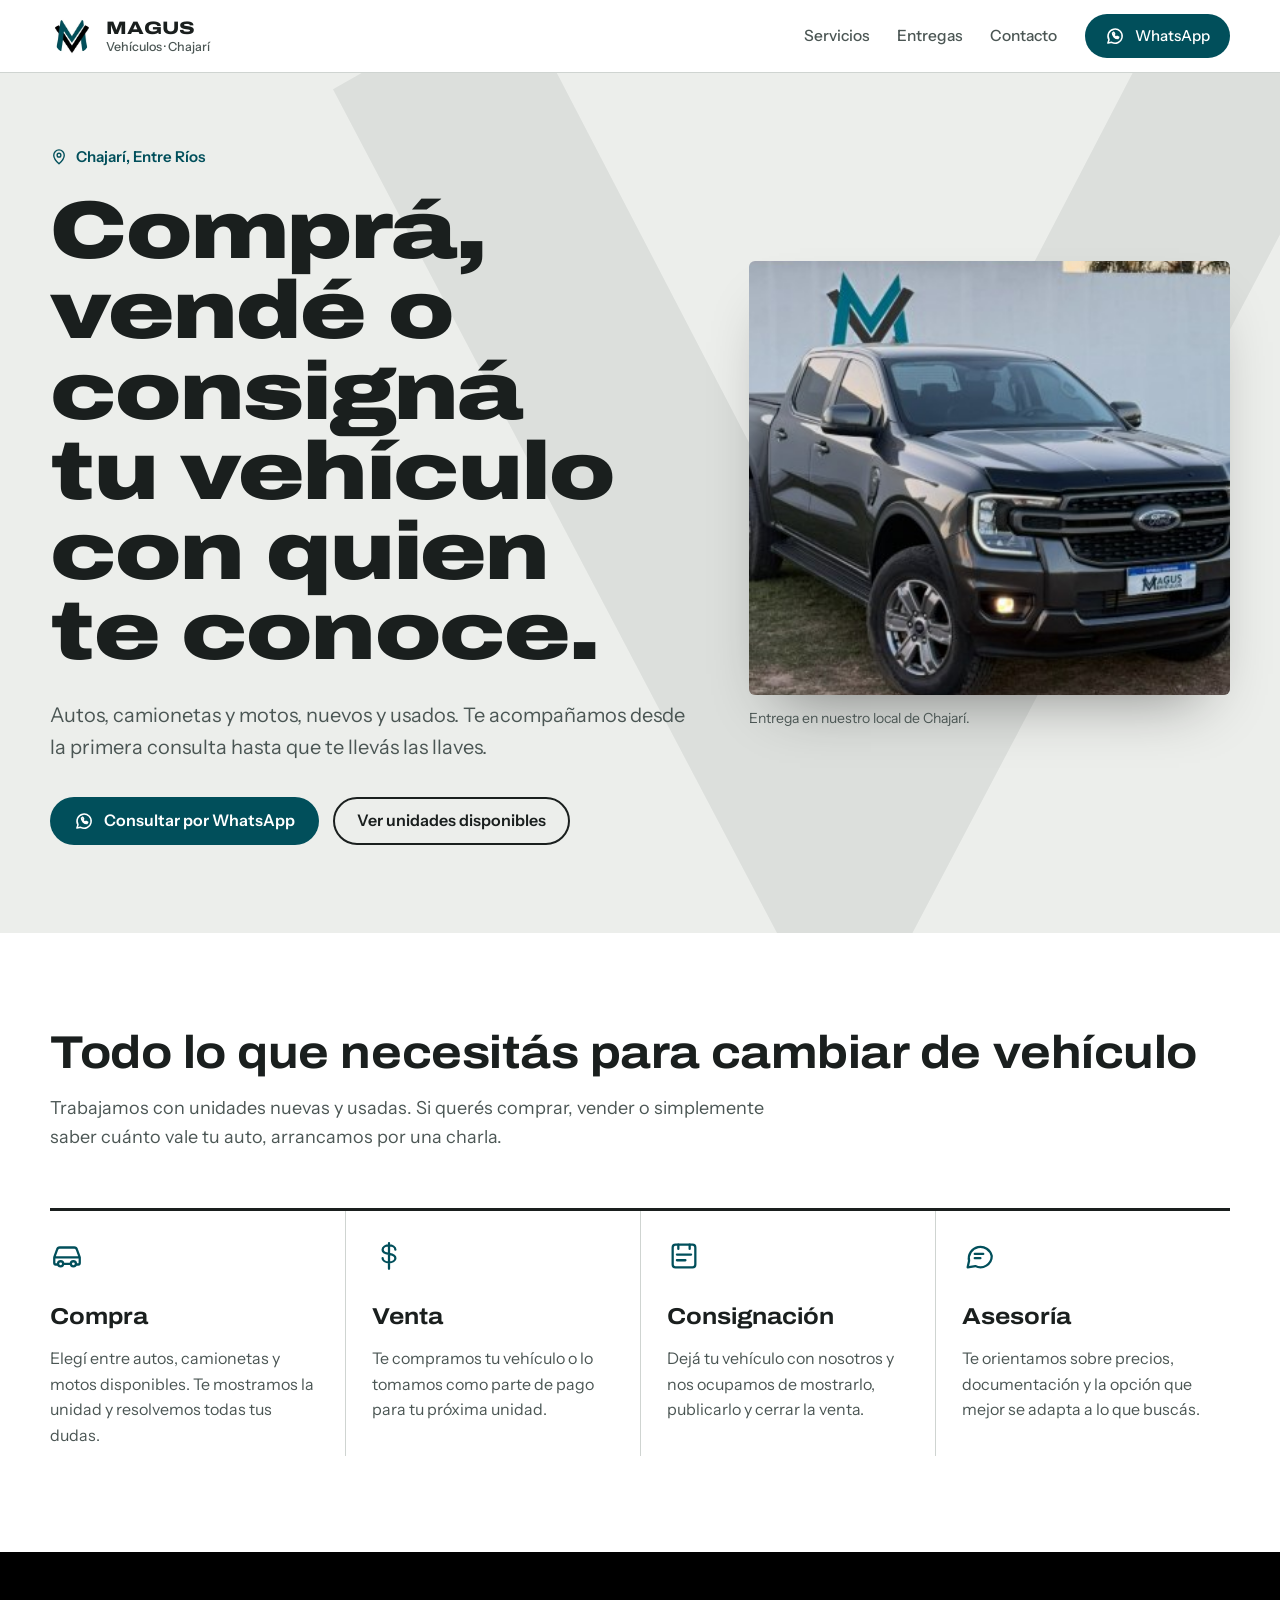
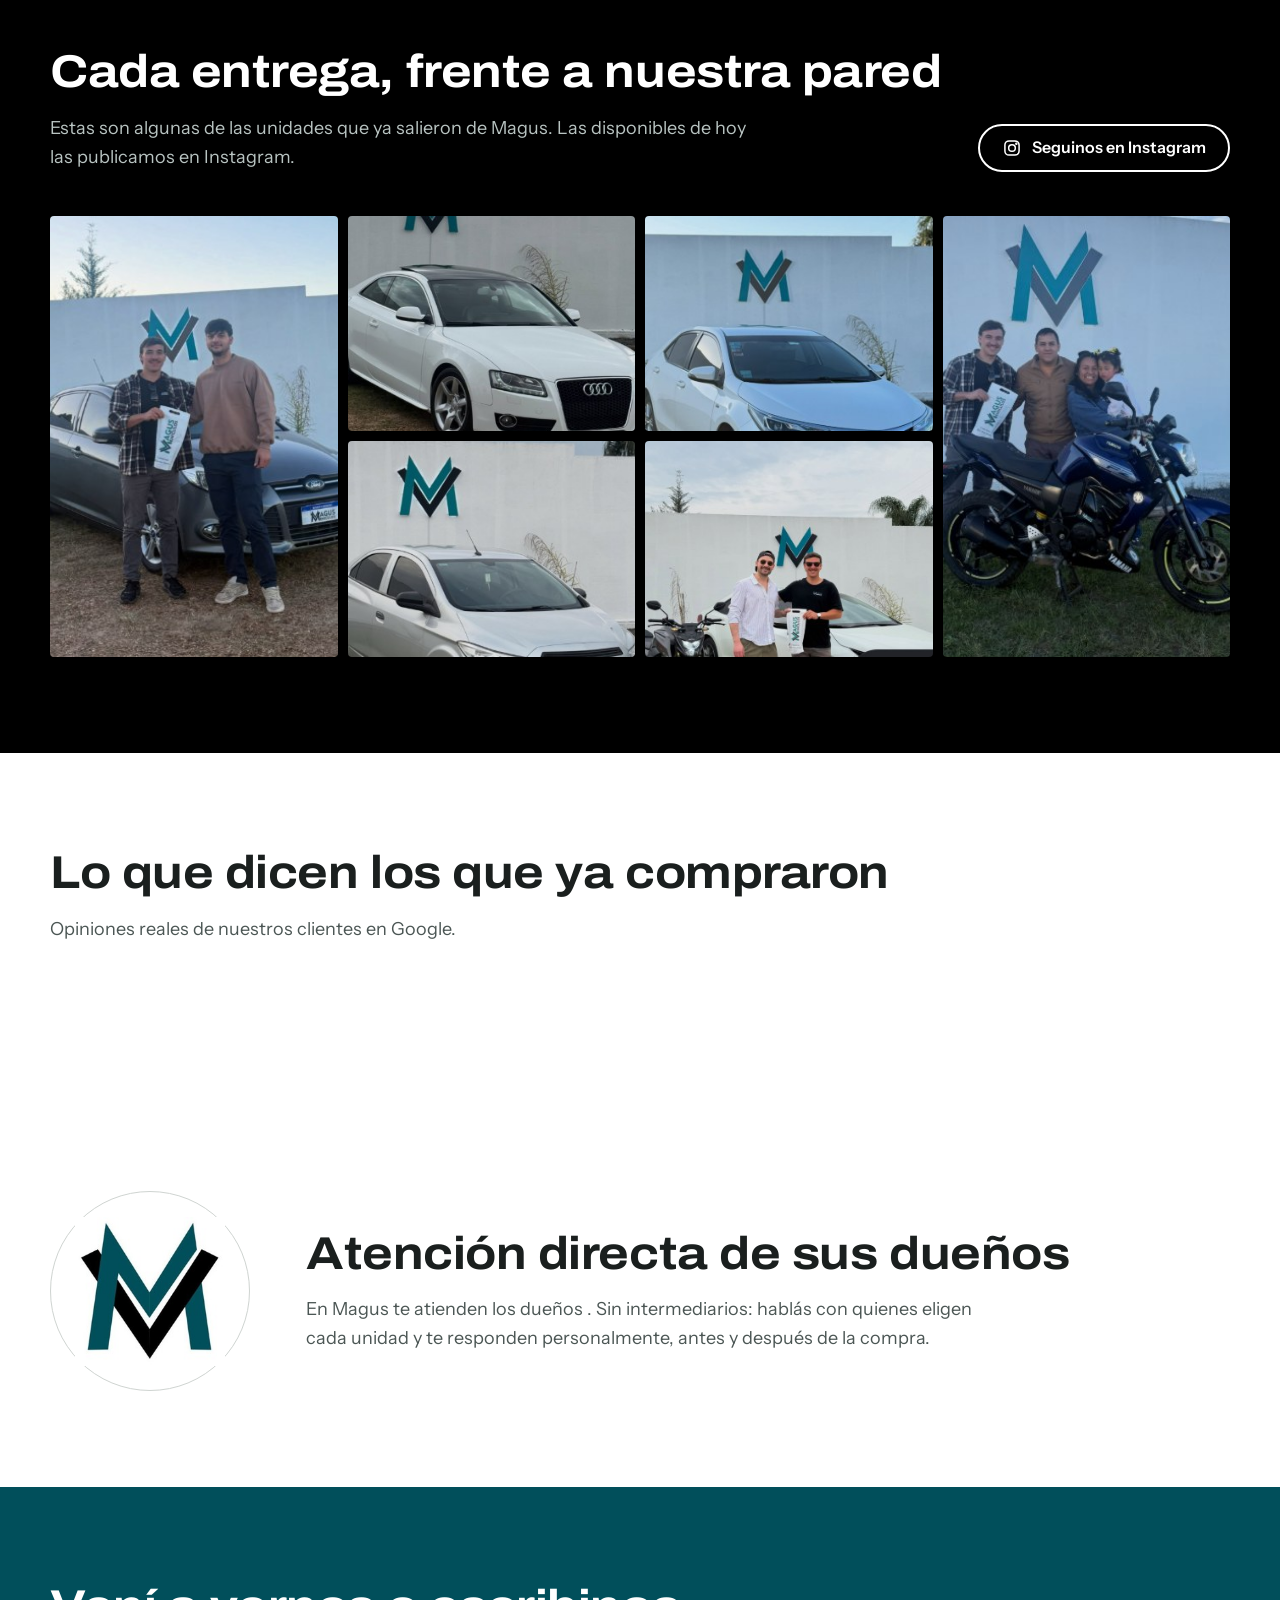
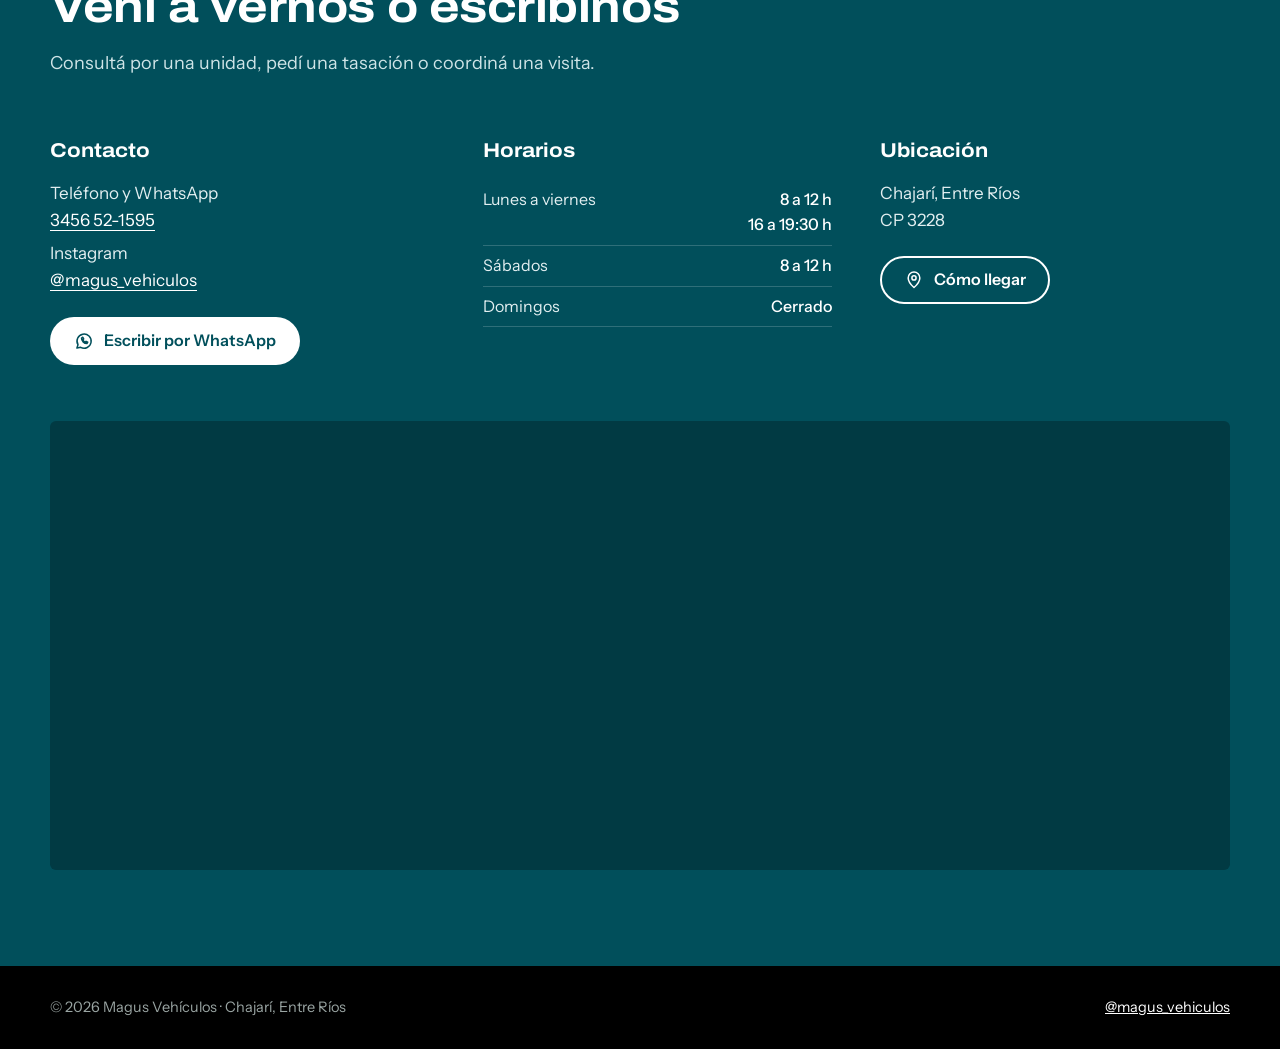
==== index.html @ 9fa5412b "primer commit" ====
<!doctype html>
<html lang="es-AR">
<head>
<meta charset="utf-8">
<meta name="viewport" content="width=device-width, initial-scale=1, viewport-fit=cover">
<title>Magus Vehículos · Compra y venta de vehículos en Chajarí</title>
<meta name="description" content="Compra y venta de vehículos nuevos y usados, consignaciones y asesoría en Chajarí, Entre Ríos.">
<link rel="preconnect" href="https://fonts.googleapis.com">
<link rel="preconnect" href="https://fonts.gstatic.com" crossorigin>
<link href="https://fonts.googleapis.com/css2?family=Archivo:wdth,wght@112,500;112,700;125,800;125,900&family=Instrument+Sans:wght@400;500;600&display=swap" rel="stylesheet">
<link rel="icon" href="img/logo.jpg">
<link rel="stylesheet" href="css/estilos.css">
</head>
<body>

<header class="encabezado">
  <div class="envoltura">
    <a class="marca" href="#inicio" aria-label="Magus Vehículos, inicio">
      <img src="img/logo.jpg" alt="" width="44" height="44">
      <span>MAGUS<small>Vehículos · Chajarí</small></span>
    </a>
    <nav class="nav" aria-label="Principal">
      <a href="#servicios">Servicios</a>
      <a href="#entregas">Entregas</a>
      <a href="#contacto">Contacto</a>
      <a class="boton boton-principal" href="https://wa.me/5493456521595?text=Hola%20Magus%2C%20quiero%20hacer%20una%20consulta" target="_blank" rel="noopener">
        <svg viewBox="0 0 24 24" fill="none" stroke="currentColor" stroke-width="1.8" stroke-linecap="round" stroke-linejoin="round" aria-hidden="true"><path d="M3.5 20.5l1.3-4A8.5 8.5 0 1 1 8 19.6z"/><path d="M9 8.5c0 3.5 3 6.5 6.5 6.5l1-1.6-2-1-1 .9a4.6 4.6 0 0 1-2.8-2.8l.9-1-1-2z"/></svg><span>WhatsApp</span>
      </a>
    </nav>
  </div>
</header>

<main id="inicio">
  <section class="portada">
    <div class="chevron" aria-hidden="true">
      <svg viewBox="0 0 400 420" preserveAspectRatio="xMaxYMid meet">
        <polygon points="0,40 70,0 200,250 330,0 400,40 200,420" fill="currentColor" opacity=".07"/>
      </svg>
    </div>
    <div class="envoltura">
      <div class="portada-texto">
        <div class="lugar"><svg viewBox="0 0 24 24" fill="none" stroke="currentColor" stroke-width="1.8" stroke-linecap="round" stroke-linejoin="round" aria-hidden="true"><path d="M12 21s-7-6.2-7-11.5a7 7 0 0 1 14 0C19 14.8 12 21 12 21z"/><circle cx="12" cy="9.5" r="2.5"/></svg> Chajarí, Entre Ríos</div>
        <h1>Comprá, vendé o consigná tu vehículo con quien te conoce.</h1>
        <p>Autos, camionetas y motos, nuevos y usados. Te acompañamos desde la primera consulta hasta que te llevás las llaves.</p>
        <div class="acciones">
          <a class="boton boton-principal" href="https://wa.me/5493456521595?text=Hola%20Magus%2C%20quiero%20hacer%20una%20consulta" target="_blank" rel="noopener"><svg viewBox="0 0 24 24" fill="none" stroke="currentColor" stroke-width="1.8" stroke-linecap="round" stroke-linejoin="round" aria-hidden="true"><path d="M3.5 20.5l1.3-4A8.5 8.5 0 1 1 8 19.6z"/><path d="M9 8.5c0 3.5 3 6.5 6.5 6.5l1-1.6-2-1-1 .9a4.6 4.6 0 0 1-2.8-2.8l.9-1-1-2z"/></svg> Consultar por WhatsApp</a>
          <a class="boton boton-secundario" href="https://www.instagram.com/magus_vehiculos/" target="_blank" rel="noopener">Ver unidades disponibles</a>
        </div>
      </div>
      <figure class="portada-foto">
        <img src="img/portada-ford-ranger.jpg" alt="Camioneta Ford Ranger gris estacionada frente a la pared con el logo de Magus" width="349" height="434">
        <figcaption>Entrega en nuestro local de Chajarí.</figcaption>
      </figure>
    </div>
  </section>

  <section class="seccion" id="servicios">
    <div class="envoltura">
      <h2 class="titulo">Todo lo que necesitás para cambiar de vehículo</h2>
      <p class="bajada">Trabajamos con unidades nuevas y usadas. Si querés comprar, vender o simplemente saber cuánto vale tu auto, arrancamos por una charla.</p>
      <div class="servicios">
        <article class="servicio">
          <svg viewBox="0 0 24 24" fill="none" stroke="currentColor" stroke-width="1.6" stroke-linecap="round" stroke-linejoin="round" aria-hidden="true"><path d="M3 13l2-5.5A2 2 0 0 1 6.9 6h10.2a2 2 0 0 1 1.9 1.5L21 13v4a1 1 0 0 1-1 1h-1.5M3 13v4a1 1 0 0 0 1 1h1.5M3 13h18"/><circle cx="7.5" cy="17.5" r="1.8"/><circle cx="16.5" cy="17.5" r="1.8"/><path d="M9.3 17.5h5.4"/></svg>
          <h3>Compra</h3>
          <p>Elegí entre autos, camionetas y motos disponibles. Te mostramos la unidad y resolvemos todas tus dudas.</p>
        </article>
        <article class="servicio">
          <svg viewBox="0 0 24 24" fill="none" stroke="currentColor" stroke-width="1.6" stroke-linecap="round" stroke-linejoin="round" aria-hidden="true"><path d="M12 3v18M16.5 7.5c0-1.7-2-3-4.5-3s-4.5 1.3-4.5 3 2 2.6 4.5 3 4.5 1.3 4.5 3-2 3-4.5 3-4.5-1.3-4.5-3"/></svg>
          <h3>Venta</h3>
          <p>Te compramos tu vehículo o lo tomamos como parte de pago para tu próxima unidad.</p>
        </article>
        <article class="servicio">
          <svg viewBox="0 0 24 24" fill="none" stroke="currentColor" stroke-width="1.6" stroke-linecap="round" stroke-linejoin="round" aria-hidden="true"><path d="M7 11h10M7 15h6"/><rect x="4" y="4" width="16" height="16" rx="2"/><path d="M8 4v3M16 4v3"/></svg>
          <h3>Consignación</h3>
          <p>Dejá tu vehículo con nosotros y nos ocupamos de mostrarlo, publicarlo y cerrar la venta.</p>
        </article>
        <article class="servicio">
          <svg viewBox="0 0 24 24" fill="none" stroke="currentColor" stroke-width="1.6" stroke-linecap="round" stroke-linejoin="round" aria-hidden="true"><path d="M21 12a8 8 0 0 1-11.6 7.1L4 20l1-4.6A8 8 0 1 1 21 12z"/><path d="M9 10.5h6M9 13.5h4"/></svg>
          <h3>Asesoría</h3>
          <p>Te orientamos sobre precios, documentación y la opción que mejor se adapta a lo que buscás.</p>
        </article>
      </div>
    </div>
  </section>

  <section class="seccion entregas" id="entregas">
    <div class="envoltura">
      <div class="entregas-cabeza">
        <div>
          <h2 class="titulo">Cada entrega, frente a nuestra pared</h2>
          <p class="bajada">Estas son algunas de las unidades que ya salieron de Magus. Las disponibles de hoy las publicamos en Instagram.</p>
        </div>
        <a class="boton boton-secundario" href="https://www.instagram.com/magus_vehiculos/" target="_blank" rel="noopener"><svg viewBox="0 0 24 24" fill="none" stroke="currentColor" stroke-width="1.8" stroke-linecap="round" stroke-linejoin="round" aria-hidden="true"><rect x="3.5" y="3.5" width="17" height="17" rx="5"/><circle cx="12" cy="12" r="4"/><circle cx="17.2" cy="6.8" r=".6" fill="currentColor"/></svg> Seguinos en Instagram</a>
      </div>
      <div class="galeria">
        <figure class="alta"><img src="img/entrega-ford-focus.jpg" alt="Clientes junto a su Ford Focus recién entregado" loading="lazy"></figure>
        <figure><img src="img/audi-a5.jpg" alt="Audi A5 blanco frente al logo de Magus" loading="lazy"></figure>
        <figure><img src="img/toyota-corolla.jpg" alt="Toyota Corolla blanco" loading="lazy"></figure>
        <figure class="alta"><img src="img/entrega-yamaha.jpg" alt="Familia retirando su moto Yamaha azul" loading="lazy"></figure>
        <figure><img src="img/chevrolet-onix.jpg" alt="Chevrolet Onix gris" loading="lazy"></figure>
        <figure><img src="img/entrega-clientes.jpg" alt="Clientes celebrando la compra de su vehículo" loading="lazy"></figure>
      </div>
    </div>
  </section>

  <section class="seccion resenas" id="resenas">
    <div class="envoltura">
      <h2 class="titulo">Lo que dicen los que ya compraron</h2>
      <p class="bajada">Opiniones reales de nuestros clientes en Google.</p>
      <!-- Elfsight Google Reviews | Untitled Google Reviews -->
      <script src="https://elfsightcdn.com/platform.js" async></script>
      <div class="elfsight-app-ca5451b1-343e-436c-9977-edf144aaeb29" data-elfsight-app-lazy></div>
    </div>
  </section>

  <section class="seccion atencion">
    <div class="envoltura">
      <div class="atencion-logo"><img src="img/logo.jpg" alt="Logo de Magus Vehículos"></div>
      <div>
        <h2 class="titulo">Atención directa de sus dueños</h2>
        <p>En Magus te atienden los dueños
            . Sin intermediarios: hablás con quienes eligen cada unidad y te responden personalmente, antes y después de la compra.</p>
      </div>
    </div>
  </section>

  <section class="seccion contacto" id="contacto">
    <div class="envoltura">
      <h2 class="titulo">Vení a vernos o escribinos</h2>
      <p class="bajada">Consultá por una unidad, pedí una tasación o coordiná una visita.</p>
      <div class="contacto-grilla">
        <div class="dato">
          <h3>Contacto</h3>
          <p>Teléfono y WhatsApp<br><a href="tel:+543456521595">3456 52-1595</a></p>
          <p>Instagram<br><a href="https://www.instagram.com/magus_vehiculos/" target="_blank" rel="noopener">@magus_vehiculos</a></p>
          <div class="acciones">
            <a class="boton boton-principal" href="https://wa.me/5493456521595?text=Hola%20Magus%2C%20quiero%20hacer%20una%20consulta" target="_blank" rel="noopener"><svg viewBox="0 0 24 24" fill="none" stroke="currentColor" stroke-width="1.8" stroke-linecap="round" stroke-linejoin="round" aria-hidden="true"><path d="M3.5 20.5l1.3-4A8.5 8.5 0 1 1 8 19.6z"/><path d="M9 8.5c0 3.5 3 6.5 6.5 6.5l1-1.6-2-1-1 .9a4.6 4.6 0 0 1-2.8-2.8l.9-1-1-2z"/></svg> Escribir por WhatsApp</a>
          </div>
        </div>
        <div class="dato">
          <h3>Horarios</h3>
          <table class="horarios">
            <tr><td>Lunes a viernes</td><td>8 a 12 h<br>16 a 19:30 h</td></tr>
            <tr><td>Sábados</td><td>8 a 12 h</td></tr>
            <tr><td>Domingos</td><td>Cerrado</td></tr>
          </table>
        </div>
        <div class="dato">
          <h3>Ubicación</h3>
          <p>Chajarí, Entre Ríos<br>CP 3228</p>
          <div class="acciones">
            <a class="boton boton-secundario" href="https://maps.app.goo.gl/u4jkWT9hyaNEWxSj9" target="_blank" rel="noopener"><svg viewBox="0 0 24 24" fill="none" stroke="currentColor" stroke-width="1.8" stroke-linecap="round" stroke-linejoin="round" aria-hidden="true"><path d="M12 21s-7-6.2-7-11.5a7 7 0 0 1 14 0C19 14.8 12 21 12 21z"/><circle cx="12" cy="9.5" r="2.5"/></svg> Cómo llegar</a>
          </div>
        </div>
      </div>
      <div class="mapa">
        <iframe src="https://maps.google.com/maps?q=-30.7765219,-57.9597974&amp;z=16&amp;output=embed" title="Ubicación de Magus Vehículos en Google Maps" loading="lazy" referrerpolicy="no-referrer-when-downgrade" allowfullscreen></iframe>
      </div>
    </div>
  </section>
</main>

<footer class="pie">
  <div class="envoltura">
    <span>© <span id="anio">2026</span> Magus Vehículos · Chajarí, Entre Ríos</span>
    <a href="https://www.instagram.com/magus_vehiculos/" target="_blank" rel="noopener">@magus_vehiculos</a>
  </div>
</footer>

<div class="barra-movil">
  <a class="boton boton-principal" href="https://wa.me/5493456521595?text=Hola%20Magus%2C%20quiero%20hacer%20una%20consulta" target="_blank" rel="noopener"><svg viewBox="0 0 24 24" fill="none" stroke="currentColor" stroke-width="1.8" stroke-linecap="round" stroke-linejoin="round" aria-hidden="true"><path d="M3.5 20.5l1.3-4A8.5 8.5 0 1 1 8 19.6z"/><path d="M9 8.5c0 3.5 3 6.5 6.5 6.5l1-1.6-2-1-1 .9a4.6 4.6 0 0 1-2.8-2.8l.9-1-1-2z"/></svg> WhatsApp</a>
  <a class="boton boton-secundario" href="tel:+543456521595">Llamar</a>
</div>

<script src="js/main.js"></script>
</body>
</html>
---- css/estilos.css ----
:root{
  --petroleo:#014F5B;
  --petroleo-hondo:#013A43;
  --petroleo-claro:#7FC3CC;
  --negro:#000000;
  --pared:#ECEEEB;
  --blanco:#FFFFFF;
  --texto:#1A1F1E;
  --texto-suave:#4B5654;
  --linea:#CFD4D1;
  --fondo:#FFFFFF;
  --acento-texto:#014F5B;
  --display:"Archivo","Arial Narrow",Helvetica,sans-serif;
  --cuerpo:"Instrument Sans",-apple-system,"Segoe UI",Helvetica,sans-serif;
  box-sizing:border-box;
  padding-top:env(safe-area-inset-top,0px);
  padding-bottom:env(safe-area-inset-bottom,0px);
}
@media (prefers-color-scheme: dark){
  :root:not([data-theme="light"]){
    --pared:#161B1B; --texto:#EEF1F0; --texto-suave:#B3BEBC; --linea:#2E3736; --fondo:#0E1212; --blanco:#1B2121; --petroleo-claro:#8FD0D8; --acento-texto:#8FD0D8;
  }
}
:root[data-theme="dark"]{
  --pared:#161B1B; --texto:#EEF1F0; --texto-suave:#B3BEBC; --linea:#2E3736; --fondo:#0E1212; --blanco:#1B2121; --petroleo-claro:#8FD0D8; --acento-texto:#8FD0D8;
}
*,*::before,*::after{box-sizing:border-box}
html{scroll-behavior:smooth;scroll-padding-top:calc(env(safe-area-inset-top,0px) + 80px)}
@media (prefers-reduced-motion: reduce){html{scroll-behavior:auto}*{animation:none!important;transition:none!important}}
body{margin:0;background:var(--fondo);color:var(--texto);font-family:var(--cuerpo);font-size:17px;line-height:1.6;-webkit-font-smoothing:antialiased}
img{max-width:100%;display:block}
a{color:inherit}
:focus-visible{outline:3px solid var(--petroleo-claro);outline-offset:3px;border-radius:4px}
.envoltura{width:min(1180px,100% - 40px);margin-inline:auto}

/* Encabezado */
.encabezado{position:sticky;top:env(safe-area-inset-top,0px);z-index:20;background:color-mix(in srgb,var(--fondo) 92%,transparent);backdrop-filter:blur(10px);-webkit-backdrop-filter:blur(10px);border-bottom:1px solid var(--linea)}
.encabezado .envoltura{display:flex;align-items:center;justify-content:space-between;gap:20px;min-height:72px}
.marca{display:flex;align-items:center;gap:12px;text-decoration:none}
.marca img{width:44px;height:44px;border-radius:50%;background:#fff;padding:3px}
.marca span{font-family:var(--display);font-stretch:125%;font-weight:800;font-size:18px;letter-spacing:.02em;line-height:1}
.marca small{display:block;font-family:var(--cuerpo);font-weight:500;font-size:12.5px;letter-spacing:0;color:var(--texto-suave);margin-top:4px}
.nav{display:flex;align-items:center;gap:28px}
.nav a{text-decoration:none;font-weight:500;font-size:15.5px;color:var(--texto-suave)}
.nav a:hover{color:var(--texto)}
.boton{display:inline-flex;align-items:center;justify-content:center;gap:10px;min-height:48px;padding:0 22px;border-radius:999px;font-family:var(--cuerpo);font-weight:600;font-size:16px;text-decoration:none;border:2px solid transparent;transition:background-color .2s,color .2s,border-color .2s}
.boton svg{width:20px;height:20px;flex:none}
.boton-principal{background:var(--petroleo);color:#fff}
.boton-principal:hover{background:var(--petroleo-hondo)}
.boton-secundario{border-color:currentColor;color:var(--texto)}
.boton-secundario:hover{background:var(--texto);color:var(--fondo)}
.nav .boton{min-height:44px;padding:0 18px;font-size:15px;color:#fff}
@media (max-width:820px){.nav a:not(.boton){display:none}}
@media (max-width:420px){.marca small{display:none}.nav .boton span{display:none}.nav .boton{padding:0 13px}}

/* Portada */
.portada{position:relative;overflow:hidden;background:var(--pared)}
.portada .envoltura{position:relative;display:grid;grid-template-columns:1.15fr .85fr;gap:48px;align-items:center;padding:72px 0 88px}
.chevron{color:var(--texto);position:absolute;inset:0;pointer-events:none;z-index:0}
.chevron svg{position:absolute;right:-6%;top:-10%;height:125%;width:auto;opacity:1}
.portada-texto{position:relative;z-index:1}
.portada h1{font-family:var(--display);font-stretch:125%;font-weight:900;font-size:clamp(40px,6.4vw,82px);line-height:.98;letter-spacing:-.015em;margin:0 0 26px;text-wrap:balance}
.portada p{font-size:clamp(17px,1.6vw,20px);max-width:34em;color:var(--texto-suave);margin:0 0 34px}
.acciones{display:flex;flex-wrap:wrap;gap:14px}
.portada-foto{position:relative;z-index:1;margin:0}
.portada-foto img{width:100%;aspect-ratio:4/5;object-fit:cover;border-radius:6px;box-shadow:0 30px 60px -30px rgba(0,0,0,.45)}
.portada-foto figcaption{margin-top:12px;font-size:14px;color:var(--texto-suave)}
.lugar{display:inline-flex;align-items:center;gap:8px;font-weight:600;font-size:15px;color:var(--acento-texto);margin-bottom:22px}
.lugar svg{width:18px;height:18px}
@media (max-width:860px){
  .portada .envoltura{grid-template-columns:1fr;padding:48px 0 60px;gap:36px}
  .portada-foto img{aspect-ratio:5/4}
  .chevron svg{height:70%;top:auto;bottom:-8%;right:-30%}
}

/* Servicios */
.seccion{padding:96px 0}
.titulo{font-family:var(--display);font-stretch:112%;font-weight:700;font-size:clamp(30px,3.8vw,46px);line-height:1.08;letter-spacing:-.01em;margin:0 0 16px;text-wrap:balance}
.bajada{color:var(--texto-suave);max-width:40em;margin:0 0 56px;font-size:18px}
.servicios{display:grid;grid-template-columns:repeat(4,1fr);gap:0;border-top:3px solid var(--texto)}
.servicio{padding:28px 26px 8px 0}
.servicio + .servicio{padding-left:26px;border-left:1px solid var(--linea)}
.servicio svg{width:34px;height:34px;color:var(--acento-texto);margin-bottom:18px}
.servicio h3{font-family:var(--display);font-stretch:112%;font-weight:700;font-size:23px;margin:0 0 10px}
.servicio p{margin:0;color:var(--texto-suave);font-size:16px}
@media (max-width:960px){
  .servicios{grid-template-columns:1fr 1fr}
  .servicio:nth-child(3){padding-left:0;border-left:0}
  .servicio:nth-child(n+3){border-top:1px solid var(--linea);margin-top:20px}
}
@media (max-width:560px){
  .servicios{grid-template-columns:1fr}
  .servicio,.servicio + .servicio{padding:24px 0 4px;border-left:0}
  .servicio + .servicio{border-top:1px solid var(--linea);margin-top:20px}
}

/* Entregas */
.entregas{background:var(--negro);color:#fff}
.entregas .bajada{color:#B9C4C2}
.entregas-cabeza{display:flex;justify-content:space-between;align-items:flex-end;gap:30px;flex-wrap:wrap;margin-bottom:44px}
.entregas-cabeza .bajada{margin-bottom:0}
.entregas .boton-secundario{color:#fff}
.entregas .boton-secundario:hover{background:#fff;color:#000}
.galeria{display:grid;grid-template-columns:repeat(4,1fr);gap:10px}
.galeria figure{margin:0;overflow:hidden;border-radius:4px;background:#111}
.galeria img{width:100%;height:100%;object-fit:cover}
.galeria .alta{grid-row:span 2}
.galeria .alta img{aspect-ratio:auto}
.galeria figure:not(.alta) img{aspect-ratio:4/3}
@media (max-width:860px){.galeria{grid-template-columns:repeat(2,1fr)}.galeria .alta{grid-row:span 1}.galeria .alta img{aspect-ratio:4/5}}

/* Atención */
.atencion .envoltura{display:grid;grid-template-columns:auto 1fr;gap:56px;align-items:center}
.atencion-logo{width:200px;height:200px;border-radius:50%;background:#fff;display:grid;place-items:center;border:1px solid var(--linea)}
.atencion-logo img{width:150px}
.atencion p{color:var(--texto-suave);max-width:38em;margin:0;font-size:18px}
@media (max-width:700px){.atencion .envoltura{grid-template-columns:1fr;gap:28px}.atencion-logo{width:130px;height:130px}.atencion-logo img{width:96px}}

/* Contacto */
.contacto{background:var(--petroleo);color:#fff}
.contacto .titulo{color:#fff}
.contacto .bajada{color:#CFE4E7}
.contacto-grilla{display:grid;grid-template-columns:1.1fr 1fr 1fr;gap:48px}
.dato h3{font-family:var(--display);font-stretch:112%;font-weight:700;font-size:20px;margin:0 0 14px;color:#fff}
.dato p{margin:0 0 6px;color:#E3EFF1}
.dato a{color:#fff;text-underline-offset:4px}
.horarios{width:100%;border-collapse:collapse;font-size:16px;color:#E3EFF1}
.horarios td{padding:7px 0;border-bottom:1px solid rgba(255,255,255,.18);vertical-align:top}
.horarios td:last-child{text-align:right;color:#fff;font-weight:500}
.contacto .acciones{margin-top:22px}
.contacto .boton-principal{background:#fff;color:var(--petroleo)}
.contacto .boton-principal:hover{background:#DDEDEF}
.contacto .boton-secundario{color:#fff}
.contacto .boton-secundario:hover{background:#fff;color:var(--petroleo)}
@media (max-width:900px){.contacto-grilla{grid-template-columns:1fr;gap:40px}}

/* Pie */
.pie{background:var(--negro);color:#9AA5A3;font-size:14.5px;padding:30px 0}
.pie .envoltura{display:flex;justify-content:space-between;gap:16px;flex-wrap:wrap}
.pie a{color:#fff}

/* Barra móvil */
.barra-movil{display:none}
@media (max-width:700px){
  .barra-movil{display:flex;position:fixed;left:0;right:0;bottom:0;z-index:30;gap:10px;padding:10px 14px calc(10px + env(safe-area-inset-bottom,0px));background:var(--fondo);border-top:1px solid var(--linea)}
  .barra-movil .boton{flex:1;padding:0 12px}
  body{padding-bottom:72px}
}

/* Mapa */
.mapa{margin-top:56px;border-radius:6px;overflow:hidden;background:var(--petroleo-hondo);aspect-ratio:21/8}
.mapa iframe{display:block;width:100%;height:100%;border:0}
@media (max-width:700px){.mapa{aspect-ratio:4/3}}
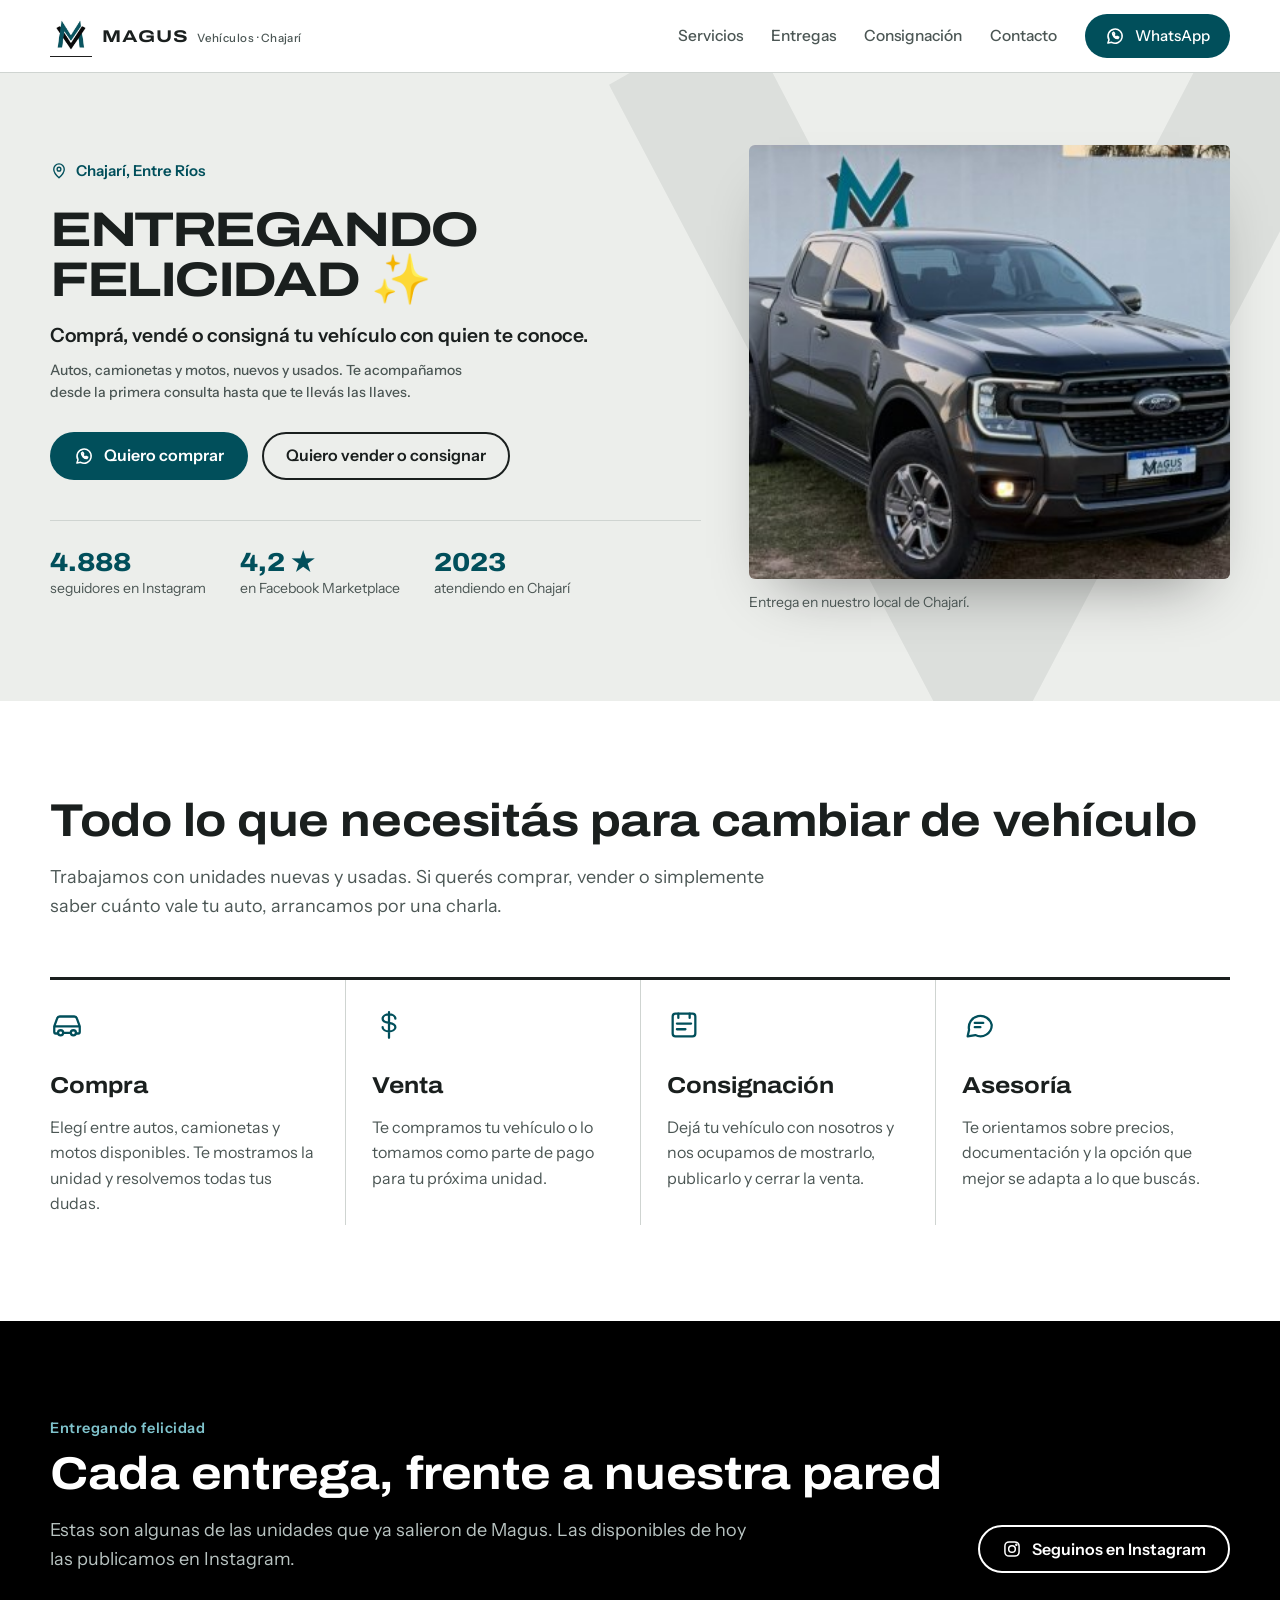
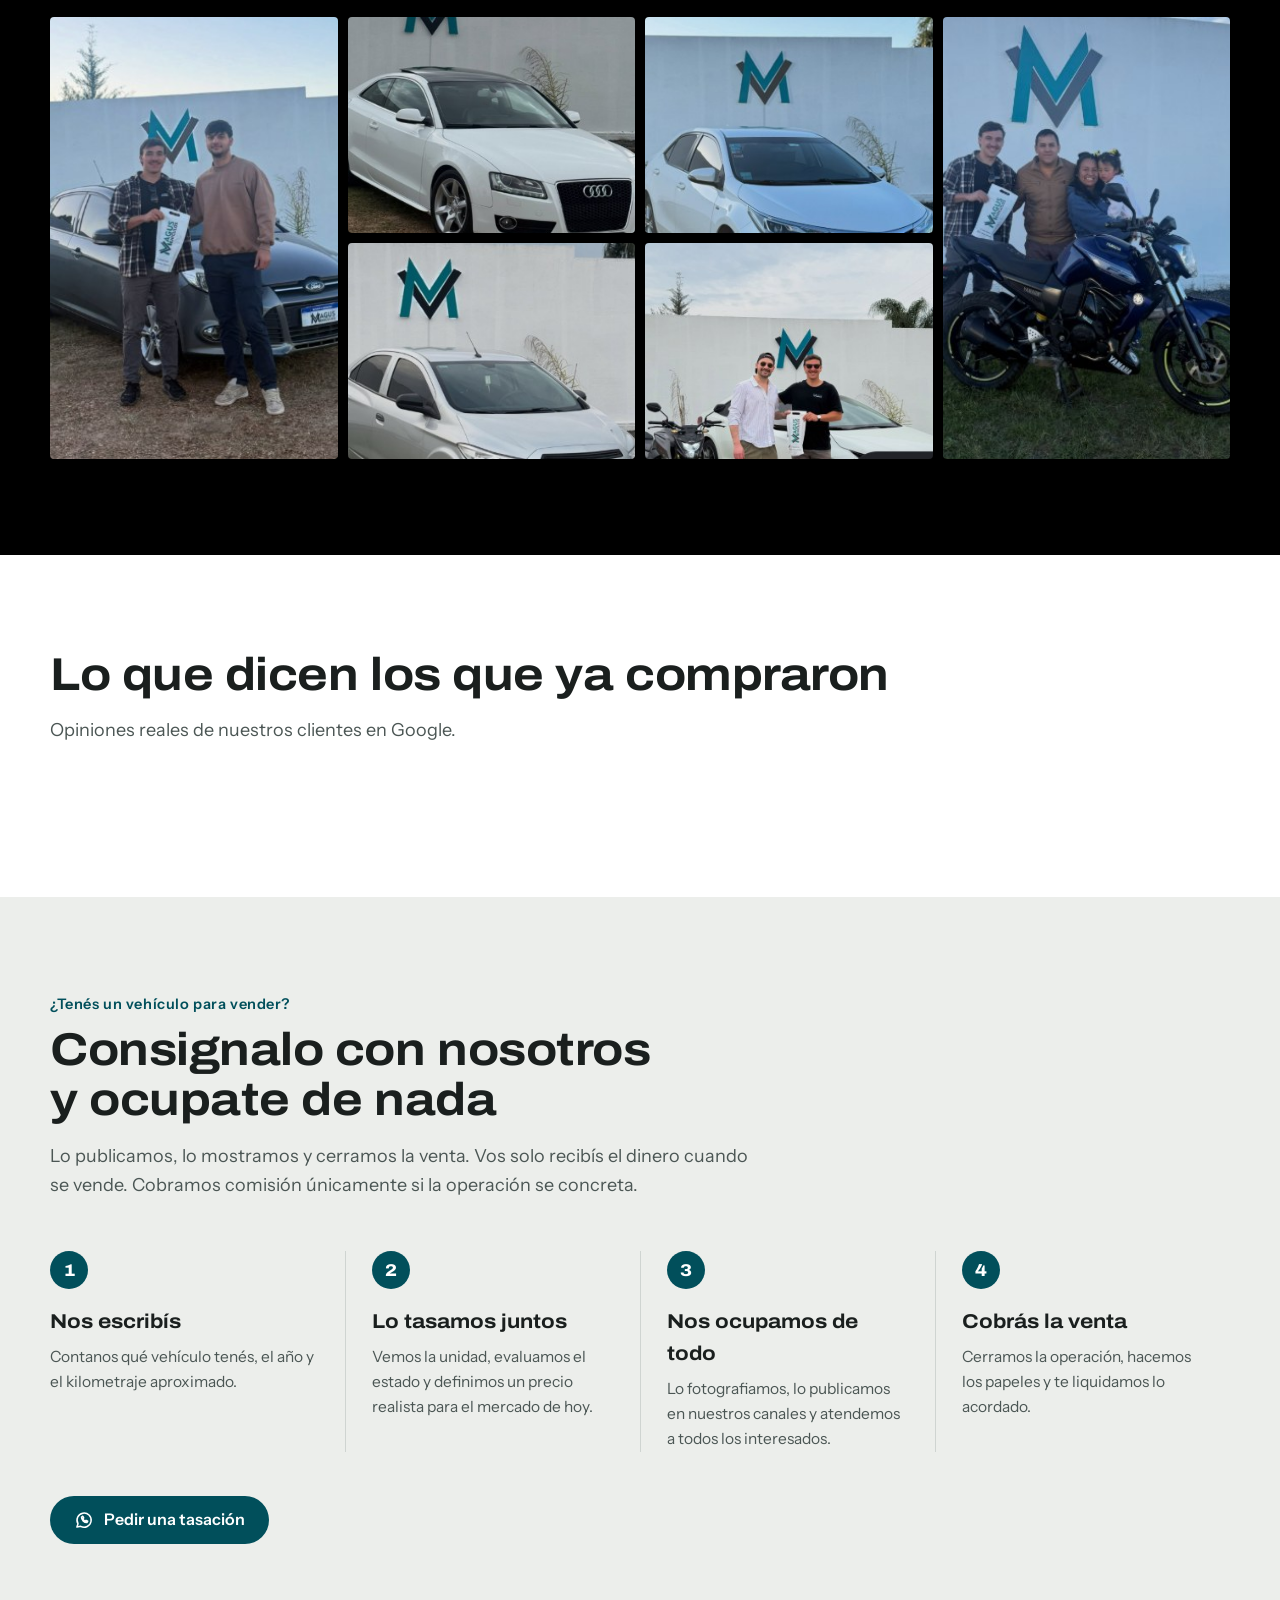
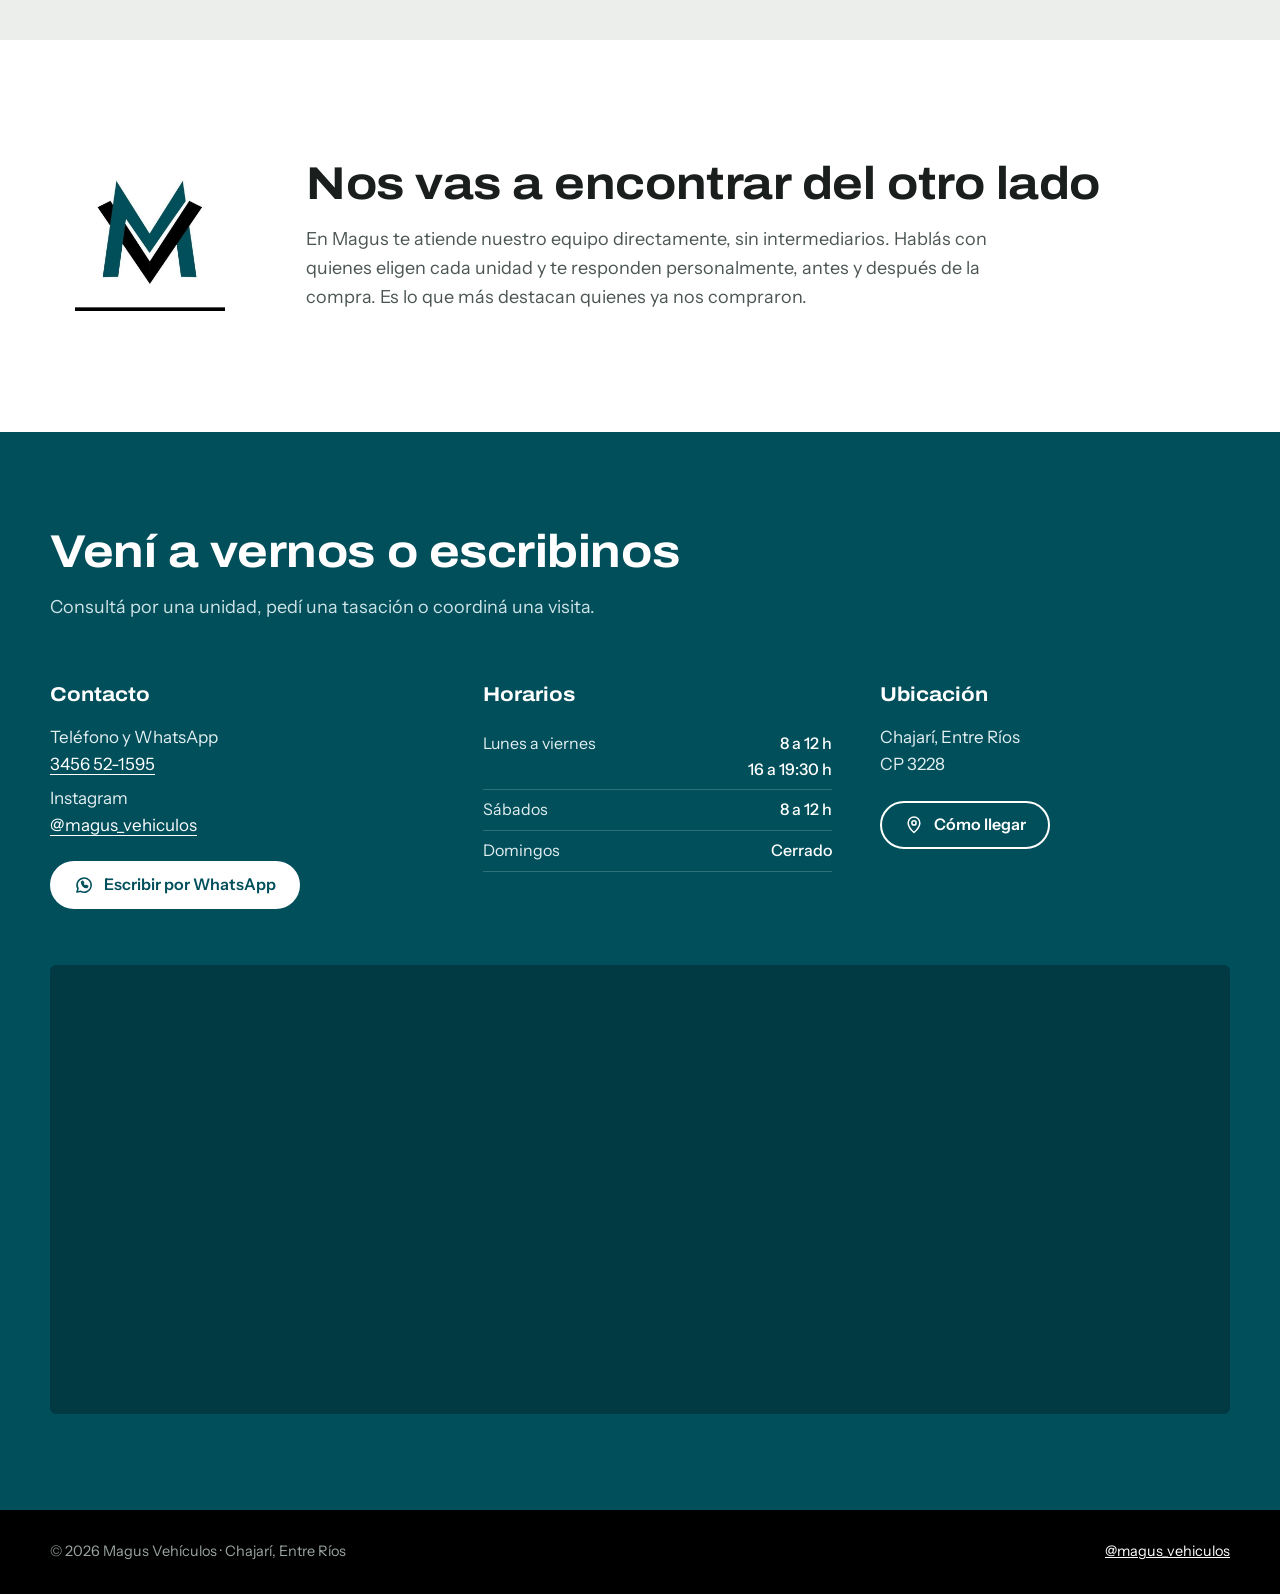
==== commit 75d0cce2: "Actualizar versión pública del sitio" ====
--- a/index.html
+++ b/index.html
@@ -22,6 +22,7 @@
     <nav class="nav" aria-label="Principal">
       <a href="#servicios">Servicios</a>
       <a href="#entregas">Entregas</a>
+      <a href="#consignacion">Consignación</a>
       <a href="#contacto">Contacto</a>
       <a class="boton boton-principal" href="https://wa.me/5493456521595?text=Hola%20Magus%2C%20quiero%20hacer%20una%20consulta" target="_blank" rel="noopener">
         <svg viewBox="0 0 24 24" fill="none" stroke="currentColor" stroke-width="1.8" stroke-linecap="round" stroke-linejoin="round" aria-hidden="true"><path d="M3.5 20.5l1.3-4A8.5 8.5 0 1 1 8 19.6z"/><path d="M9 8.5c0 3.5 3 6.5 6.5 6.5l1-1.6-2-1-1 .9a4.6 4.6 0 0 1-2.8-2.8l.9-1-1-2z"/></svg><span>WhatsApp</span>
@@ -40,11 +41,17 @@
     <div class="envoltura">
       <div class="portada-texto">
         <div class="lugar"><svg viewBox="0 0 24 24" fill="none" stroke="currentColor" stroke-width="1.8" stroke-linecap="round" stroke-linejoin="round" aria-hidden="true"><path d="M12 21s-7-6.2-7-11.5a7 7 0 0 1 14 0C19 14.8 12 21 12 21z"/><circle cx="12" cy="9.5" r="2.5"/></svg> Chajarí, Entre Ríos</div>
-        <h1>Comprá, vendé o consigná tu vehículo con quien te conoce.</h1>
-        <p>Autos, camionetas y motos, nuevos y usados. Te acompañamos desde la primera consulta hasta que te llevás las llaves.</p>
+        <h1>ENTREGANDO FELICIDAD ✨</h1>
+        <p class="portada-subtitulo">Comprá, vendé o consigná tu vehículo con quien te conoce.</p>
+        <p class="portada-detalle">Autos, camionetas y motos, nuevos y usados. Te acompañamos desde la primera consulta hasta que te llevás las llaves.</p>
         <div class="acciones">
-          <a class="boton boton-principal" href="https://wa.me/5493456521595?text=Hola%20Magus%2C%20quiero%20hacer%20una%20consulta" target="_blank" rel="noopener"><svg viewBox="0 0 24 24" fill="none" stroke="currentColor" stroke-width="1.8" stroke-linecap="round" stroke-linejoin="round" aria-hidden="true"><path d="M3.5 20.5l1.3-4A8.5 8.5 0 1 1 8 19.6z"/><path d="M9 8.5c0 3.5 3 6.5 6.5 6.5l1-1.6-2-1-1 .9a4.6 4.6 0 0 1-2.8-2.8l.9-1-1-2z"/></svg> Consultar por WhatsApp</a>
-          <a class="boton boton-secundario" href="https://www.instagram.com/magus_vehiculos/" target="_blank" rel="noopener">Ver unidades disponibles</a>
+          <a class="boton boton-principal" href="https://wa.me/5493456521595?text=Hola%20Magus%2C%20estoy%20buscando%20un%20veh%C3%ADculo%20para%20comprar" target="_blank" rel="noopener"><svg viewBox="0 0 24 24" fill="none" stroke="currentColor" stroke-width="1.8" stroke-linecap="round" stroke-linejoin="round" aria-hidden="true"><path d="M3.5 20.5l1.3-4A8.5 8.5 0 1 1 8 19.6z"/><path d="M9 8.5c0 3.5 3 6.5 6.5 6.5l1-1.6-2-1-1 .9a4.6 4.6 0 0 1-2.8-2.8l.9-1-1-2z"/></svg> Quiero comprar</a>
+          <a class="boton boton-secundario" href="#consignacion">Quiero vender o consignar</a>
+        </div>
+        <div class="confianza">
+          <div class="confianza-item"><strong>4.888</strong><span>seguidores en Instagram</span></div>
+          <div class="confianza-item"><strong>4,2 ★</strong><span>en Facebook Marketplace</span></div>
+          <div class="confianza-item"><strong>2023</strong><span>atendiendo en Chajarí</span></div>
         </div>
       </div>
       <figure class="portada-foto">
@@ -87,6 +94,7 @@
     <div class="envoltura">
       <div class="entregas-cabeza">
         <div>
+          <p class="eyebrow">Entregando felicidad </p>
           <h2 class="titulo">Cada entrega, frente a nuestra pared</h2>
           <p class="bajada">Estas son algunas de las unidades que ya salieron de Magus. Las disponibles de hoy las publicamos en Instagram.</p>
         </div>
@@ -113,13 +121,47 @@
     </div>
   </section>
 
+  <section class="seccion consignacion" id="consignacion">
+    <div class="envoltura">
+      <div class="consignacion-texto">
+        <p class="eyebrow">¿Tenés un vehículo para vender?</p>
+        <h2 class="titulo">Consignalo con nosotros y ocupate de nada</h2>
+        <p class="bajada">Lo publicamos, lo mostramos y cerramos la venta. Vos solo recibís el dinero cuando se vende. Cobramos comisión únicamente si la operación se concreta.</p>
+      </div>
+      <ol class="pasos">
+        <li>
+          <span class="paso-num">1</span>
+          <h3>Nos escribís</h3>
+          <p>Contanos qué vehículo tenés, el año y el kilometraje aproximado.</p>
+        </li>
+        <li>
+          <span class="paso-num">2</span>
+          <h3>Lo tasamos juntos</h3>
+          <p>Vemos la unidad, evaluamos el estado y definimos un precio realista para el mercado de hoy.</p>
+        </li>
+        <li>
+          <span class="paso-num">3</span>
+          <h3>Nos ocupamos de todo</h3>
+          <p>Lo fotografiamos, lo publicamos en nuestros canales y atendemos a todos los interesados.</p>
+        </li>
+        <li>
+          <span class="paso-num">4</span>
+          <h3>Cobrás la venta</h3>
+          <p>Cerramos la operación, hacemos los papeles y te liquidamos lo acordado.</p>
+        </li>
+      </ol>
+      <div class="acciones">
+        <a class="boton boton-principal" href="https://wa.me/5493456521595?text=Hola%20Magus%2C%20tengo%20un%20veh%C3%ADculo%20para%20consignar%20y%20quiero%20saber%20cu%C3%A1nto%20vale" target="_blank" rel="noopener"><svg viewBox="0 0 24 24" fill="none" stroke="currentColor" stroke-width="1.8" stroke-linecap="round" stroke-linejoin="round" aria-hidden="true"><path d="M3.5 20.5l1.3-4A8.5 8.5 0 1 1 8 19.6z"/><path d="M9 8.5c0 3.5 3 6.5 6.5 6.5l1-1.6-2-1-1 .9a4.6 4.6 0 0 1-2.8-2.8l.9-1-1-2z"/></svg> Pedir una tasación</a>
+      </div>
+    </div>
+  </section>
+
   <section class="seccion atencion">
     <div class="envoltura">
       <div class="atencion-logo"><img src="img/logo.jpg" alt="Logo de Magus Vehículos"></div>
       <div>
-        <h2 class="titulo">Atención directa de sus dueños</h2>
-        <p>En Magus te atienden los dueños
-            . Sin intermediarios: hablás con quienes eligen cada unidad y te responden personalmente, antes y después de la compra.</p>
+        <h2 class="titulo">Nos vas a encontrar del otro lado</h2>
+        <p>En Magus te atiende nuestro equipo directamente, sin intermediarios. Hablás con quienes eligen cada unidad y te responden personalmente, antes y después de la compra. Es lo que más destacan quienes ya nos compraron.</p>
       </div>
     </div>
   </section>
--- a/css/estilos.css
+++ b/css/estilos.css
@@ -36,10 +36,10 @@
 /* Encabezado */
 .encabezado{position:sticky;top:env(safe-area-inset-top,0px);z-index:20;background:color-mix(in srgb,var(--fondo) 92%,transparent);backdrop-filter:blur(10px);-webkit-backdrop-filter:blur(10px);border-bottom:1px solid var(--linea)}
 .encabezado .envoltura{display:flex;align-items:center;justify-content:space-between;gap:20px;min-height:72px}
-.marca{display:flex;align-items:center;gap:12px;text-decoration:none}
-.marca img{width:44px;height:44px;border-radius:50%;background:#fff;padding:3px}
-.marca span{font-family:var(--display);font-stretch:125%;font-weight:800;font-size:18px;letter-spacing:.02em;line-height:1}
-.marca small{display:block;font-family:var(--cuerpo);font-weight:500;font-size:12.5px;letter-spacing:0;color:var(--texto-suave);margin-top:4px}
+.marca{display:flex;align-items:center;gap:10px;text-decoration:none;align-items:center}
+.marca img{width:42px;height:42px;border-radius:0;background:transparent;padding:0;object-fit:contain;box-shadow:none;display:block;opacity:.96}
+.marca span{font-family:var(--display);font-stretch:125%;font-weight:700;font-size:17px;letter-spacing:.06em;line-height:1;display:flex;align-items:baseline;gap:8px;white-space:nowrap}
+.marca small{display:block;font-family:var(--cuerpo);font-weight:500;font-size:11.5px;letter-spacing:.04em;color:var(--texto-suave);margin-top:1px;white-space:nowrap}
 .nav{display:flex;align-items:center;gap:28px}
 .nav a{text-decoration:none;font-weight:500;font-size:15.5px;color:var(--texto-suave)}
 .nav a:hover{color:var(--texto)}
@@ -59,8 +59,11 @@
 .chevron{color:var(--texto);position:absolute;inset:0;pointer-events:none;z-index:0}
 .chevron svg{position:absolute;right:-6%;top:-10%;height:125%;width:auto;opacity:1}
 .portada-texto{position:relative;z-index:1}
-.portada h1{font-family:var(--display);font-stretch:125%;font-weight:900;font-size:clamp(40px,6.4vw,82px);line-height:.98;letter-spacing:-.015em;margin:0 0 26px;text-wrap:balance}
-.portada p{font-size:clamp(17px,1.6vw,20px);max-width:34em;color:var(--texto-suave);margin:0 0 34px}
+.portada h1{font-family:var(--display);font-stretch:125%;font-weight:700;font-size:clamp(32px,3.8vw,54px);line-height:1.02;letter-spacing:-.05em;margin:0 0 18px;text-wrap:balance;text-transform:uppercase}
+.portada-subtitulo{font-size:clamp(16px,1.5vw,20px);line-height:1.35;max-width:30em;color:var(--texto);font-weight:600;margin:0 0 10px;text-transform:none}
+.portada-subtitulo::first-letter{font-size:1.02em;text-transform:uppercase}
+.portada-detalle{font-size:clamp(14px,1.08vw,16px);line-height:1.55;max-width:32em;color:var(--texto-suave);margin:0 0 28px;text-transform:none;font-weight:500}
+.portada-detalle::first-letter{font-size:1.02em;text-transform:uppercase}
 .acciones{display:flex;flex-wrap:wrap;gap:14px}
 .portada-foto{position:relative;z-index:1;margin:0}
 .portada-foto img{width:100%;aspect-ratio:4/5;object-fit:cover;border-radius:6px;box-shadow:0 30px 60px -30px rgba(0,0,0,.45)}
@@ -69,9 +72,22 @@
 .lugar svg{width:18px;height:18px}
 @media (max-width:860px){
   .portada .envoltura{grid-template-columns:1fr;padding:48px 0 60px;gap:36px}
+  .portada h1{font-size:clamp(27px,8vw,44px);letter-spacing:-.05em;margin-bottom:14px}
+  .portada-subtitulo{font-size:clamp(15px,4.3vw,18px);line-height:1.4;max-width:18em;margin-bottom:8px}
+  .portada-detalle{font-size:clamp(13px,3.9vw,15px);line-height:1.55;max-width:26em;margin-bottom:22px}
   .portada-foto img{aspect-ratio:5/4}
   .chevron svg{height:70%;top:auto;bottom:-8%;right:-30%}
 }
+
+/* Barra de confianza */
+.confianza{display:flex;flex-wrap:wrap;gap:34px;margin-top:40px;padding-top:28px;border-top:1px solid var(--linea)}
+.confianza-item{display:flex;flex-direction:column;gap:2px}
+.confianza-item strong{font-family:var(--display);font-stretch:112%;font-weight:800;font-size:26px;line-height:1;color:var(--acento-texto)}
+.confianza-item span{font-size:14px;color:var(--texto-suave)}
+@media (max-width:560px){.confianza{gap:24px}.confianza-item strong{font-size:22px}.confianza-item span{font-size:13px}}
+
+/* Eyebrow */
+.eyebrow{font-weight:600;font-size:14.5px;letter-spacing:.04em;color:var(--acento-texto);margin:0 0 10px}
 
 /* Servicios */
 .seccion{padding:96px 0}
@@ -97,6 +113,7 @@
 /* Entregas */
 .entregas{background:var(--negro);color:#fff}
 .entregas .bajada{color:#B9C4C2}
+.entregas .eyebrow{color:var(--petroleo-claro)}
 .entregas-cabeza{display:flex;justify-content:space-between;align-items:flex-end;gap:30px;flex-wrap:wrap;margin-bottom:44px}
 .entregas-cabeza .bajada{margin-bottom:0}
 .entregas .boton-secundario{color:#fff}
@@ -109,10 +126,30 @@
 .galeria figure:not(.alta) img{aspect-ratio:4/3}
 @media (max-width:860px){.galeria{grid-template-columns:repeat(2,1fr)}.galeria .alta{grid-row:span 1}.galeria .alta img{aspect-ratio:4/5}}
 
+/* Consignación */
+.consignacion{background:var(--pared)}
+.consignacion .eyebrow{color:var(--acento-texto)}
+.consignacion-texto{max-width:44em}
+.consignacion .bajada{margin-bottom:52px}
+.pasos{list-style:none;display:grid;grid-template-columns:repeat(4,1fr);gap:0;margin:0 0 44px;padding:0;counter-reset:paso}
+.pasos li{position:relative;padding:0 26px 0 0}
+.pasos li + li{padding-left:26px;border-left:1px solid var(--linea)}
+.paso-num{display:grid;place-items:center;width:38px;height:38px;border-radius:50%;background:var(--petroleo);color:#fff;font-family:var(--display);font-stretch:112%;font-weight:800;font-size:17px;margin-bottom:16px}
+.pasos h3{font-family:var(--display);font-stretch:112%;font-weight:700;font-size:20px;margin:0 0 8px}
+.pasos p{margin:0;color:var(--texto-suave);font-size:15.5px}
+@media (max-width:960px){
+  .pasos{grid-template-columns:1fr 1fr;gap:32px 0}
+  .pasos li:nth-child(3){padding-left:0;border-left:0}
+}
+@media (max-width:560px){
+  .pasos{grid-template-columns:1fr;gap:28px}
+  .pasos li,.pasos li + li{padding:0;border-left:0}
+}
+
 /* Atención */
 .atencion .envoltura{display:grid;grid-template-columns:auto 1fr;gap:56px;align-items:center}
-.atencion-logo{width:200px;height:200px;border-radius:50%;background:#fff;display:grid;place-items:center;border:1px solid var(--linea)}
-.atencion-logo img{width:150px}
+.atencion-logo{width:200px;height:200px;border-radius:50%;background:transparent;display:grid;place-items:center;border:none}
+.atencion-logo img{width:150px;filter:none;opacity:1}
 .atencion p{color:var(--texto-suave);max-width:38em;margin:0;font-size:18px}
 @media (max-width:700px){.atencion .envoltura{grid-template-columns:1fr;gap:28px}.atencion-logo{width:130px;height:130px}.atencion-logo img{width:96px}}
 
